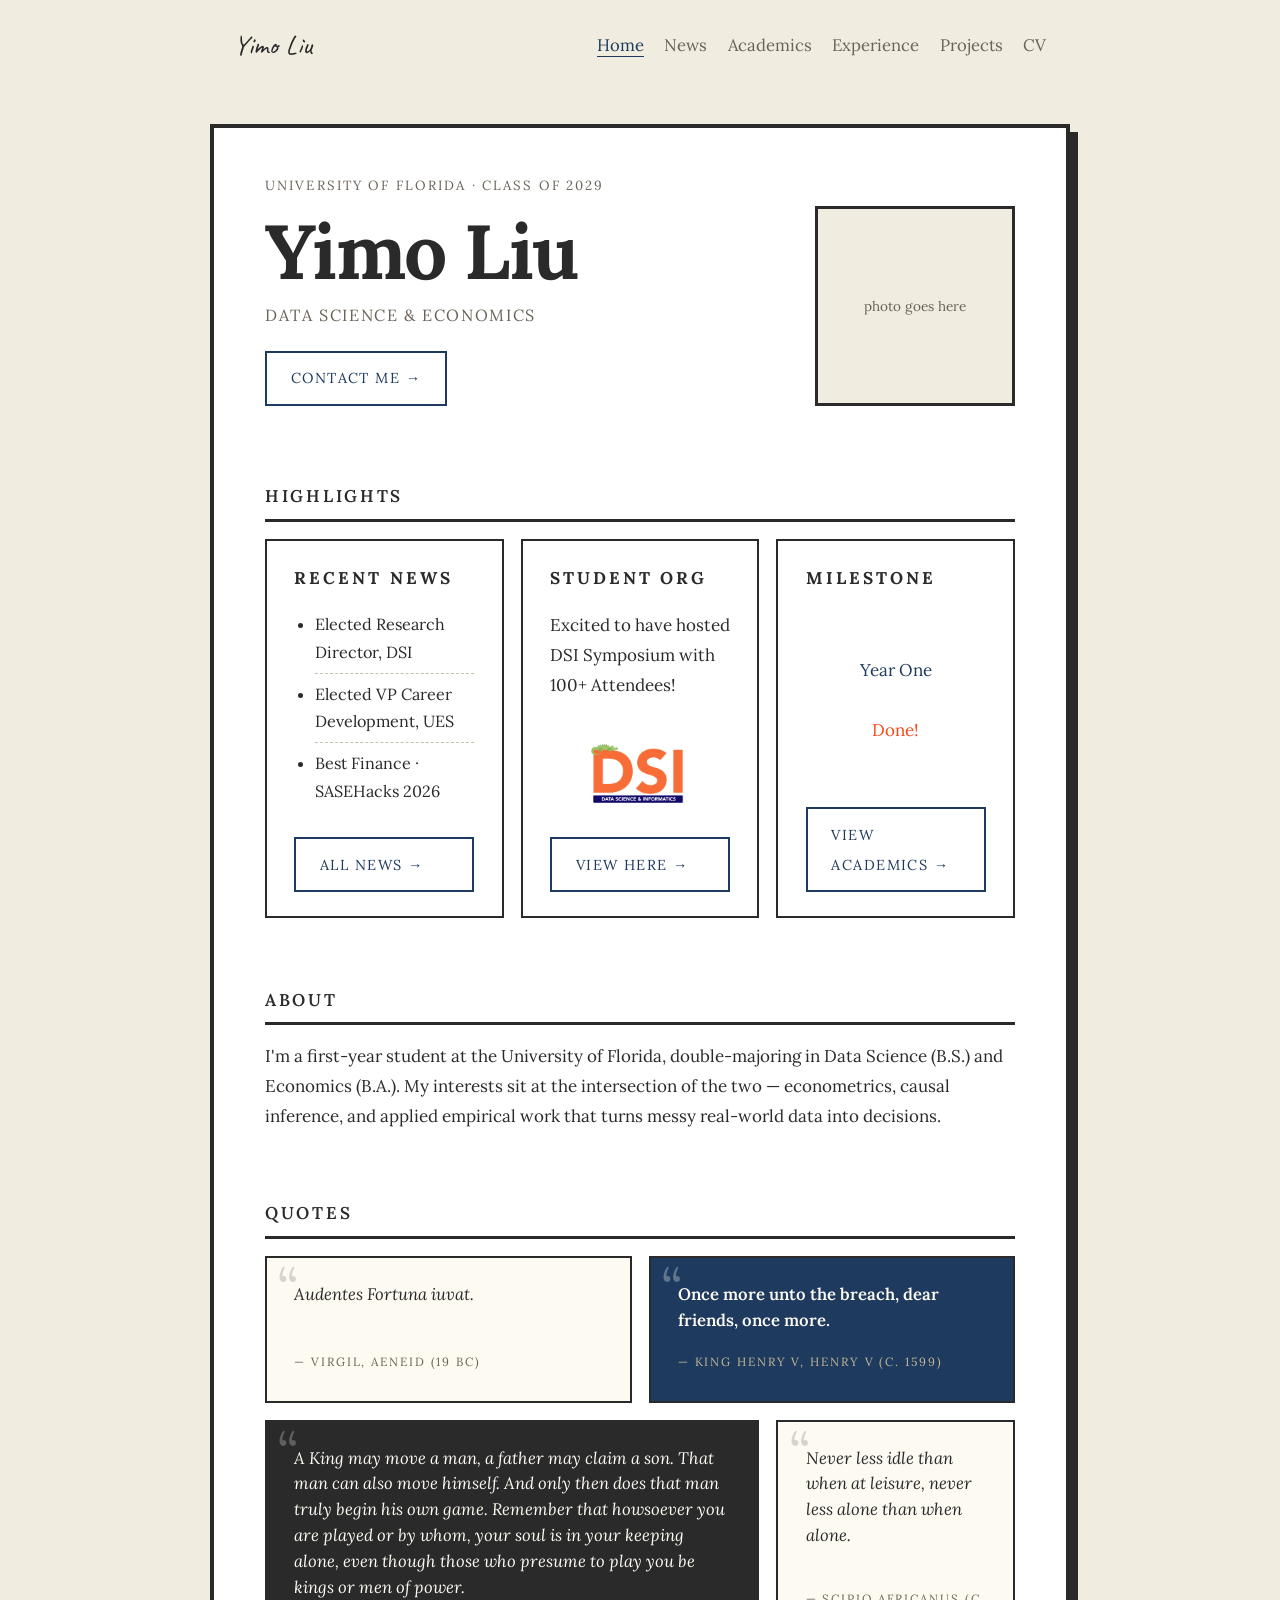
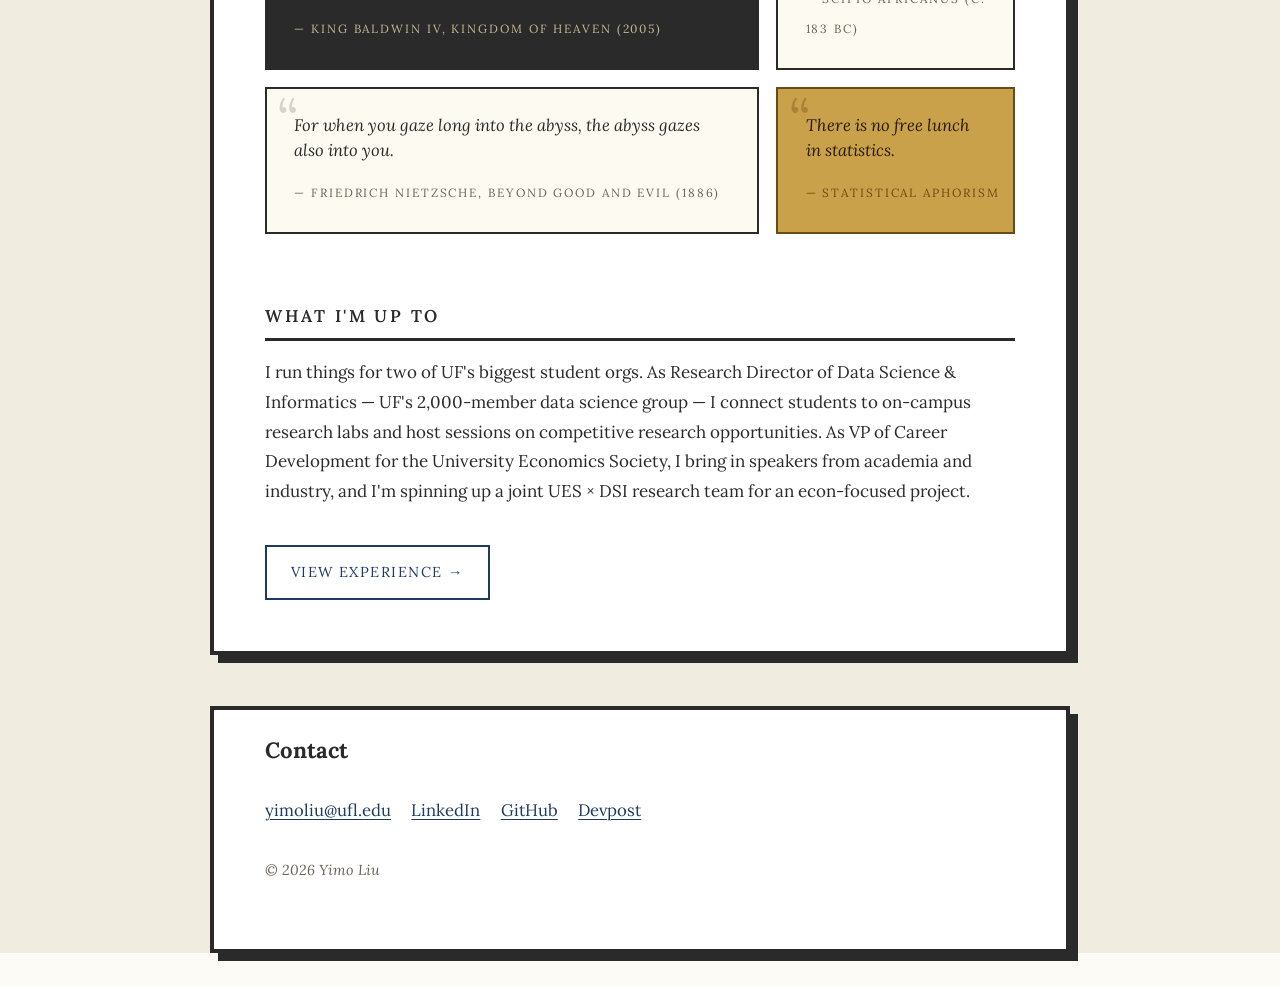
==== index.html @ d4c887fd "Initial site launch: homepage with hero, highlights strip, and mag theme" ====
<!DOCTYPE html>
<html lang="en">
<head>
  <meta charset="UTF-8">
  <meta name="viewport" content="width=device-width, initial-scale=1.0">
  <title>Yimo Liu</title>
  <meta name="description" content="Yimo Liu — Data Science & Economics at the University of Florida.">
  <link rel="stylesheet" href="style.css">
  <style>
    /* Home-only: hero with photo grid */
    .mag-hero.home {
      display: grid;
      grid-template-columns: 1fr auto;
      gap: 2rem;
      align-items: end;
    }

    .mag-hero.home h1 { font-size: 4.5rem; }

    .mag-hero-photo {
      width: 200px;
      height: 200px;
      object-fit: cover;
      border: 3px solid #2a2a2a;
      display: block;
    }

    .mag-hero-photo-placeholder {
      width: 200px;
      height: 200px;
      border: 3px solid #2a2a2a;
      background: #f0ece0;
      display: flex;
      align-items: center;
      justify-content: center;
      font-family: 'Lora', serif;
      font-size: 0.8rem;
      color: #6b6358;
      text-align: center;
    }

    @media (max-width: 640px) {
      .mag-hero.home { grid-template-columns: 1fr; }
      .mag-hero.home h1 { font-size: 3rem; }
      .mag-hero-photo, .mag-hero-photo-placeholder { width: 90px; height: 90px; }
    }

    /* ---------- Asymmetric quote grid ---------- */

    .qc-quote {
      font-family: 'Lora', Georgia, serif;
      font-size: 1.15rem;
      line-height: 1.6;
      font-style: italic;
      color: #2a2a2a;
      margin: 0 0 1rem;
    }

    .qc-cite {
      display: block;
      font-family: 'Lora', Georgia, serif;
      font-style: normal;
      font-size: 0.78rem;
      letter-spacing: 0.16em;
      text-transform: uppercase;
      color: #6b6358;
    }
    .qc-cite::before { content: "— "; }

    .qgrid {
      display: grid;
      grid-template-columns: repeat(6, 1fr);
      grid-auto-rows: minmax(80px, auto);
      gap: 1rem;
    }

    .qgrid-cell {
      position: relative;
      border: 2px solid #2a2a2a;
      background: #fdfaf2;
      padding: 1.4rem 1.6rem;
      overflow: hidden;
      display: flex;
      flex-direction: column;
      justify-content: space-between;
      transition: transform 0.18s ease, box-shadow 0.18s ease;
      transform-origin: center;
    }

    .qgrid-cell:hover {
      transform: scale(1.025);
      box-shadow: 4px 4px 0 #2a2a2a;
      z-index: 2;
    }

    .qgrid-cell::before {
      content: "\201C";
      position: absolute;
      top: 0.2rem;
      left: 0.6rem;
      font-family: 'Lora', Georgia, serif;
      font-size: 3.2rem;
      line-height: 1;
      color: #2a2a2a;
      opacity: 0.18;
      pointer-events: none;
    }

    .qgrid-cell .qc-quote {
      font-size: 0.98rem;
      line-height: 1.55;
      margin: 0 0 0.8rem;
    }
    .qgrid-cell .qc-cite { font-size: 0.7rem; }
    .qgrid-cell.c-bl .qc-cite,
    .qgrid-cell.c-br .qc-cite { white-space: nowrap; }

    /* Featured cells get a darker treatment */
    .qgrid-cell.feature {
      background: #2a2a2a;
      color: #fdfaf2;
    }
    .qgrid-cell.feature .qc-quote { color: #fdfaf2; }
    .qgrid-cell.feature .qc-cite { color: #c4b896; }
    .qgrid-cell.feature::before { color: #fdfaf2; opacity: 0.25; }

    .qgrid-cell.accent {
      background: #1e3a5f;
      color: #fdfaf2;
    }
    .qgrid-cell.accent .qc-quote { color: #fdfaf2; font-style: normal; font-weight: 600; }
    .qgrid-cell.accent .qc-cite { color: #c4b896; }
    .qgrid-cell.accent::before { color: #fdfaf2; opacity: 0.3; }

    .qgrid-cell.gold {
      background: #c9a14a;
      border-color: #6b4a14;
      color: #2a1a05;
    }
    .qgrid-cell.gold .qc-quote { color: #2a1a05; }
    .qgrid-cell.gold .qc-cite  { color: #6b4a14; }
    .qgrid-cell.gold::before   { color: #6b4a14; opacity: 0.35; }

    /* Asymmetric placement — explicit cell coordinates so the grid packs
       with no holes. 6 cols × 4 rows. Cell sizes are matched to current
       quote lengths; rearranging quotes between cells is fine, but
       resizing cells means re-fitting the text. */
    .qgrid-cell.c-tl { grid-column: 1 / span 3; grid-row: 1; }            /* top-left */
    .qgrid-cell.c-tr { grid-column: 4 / span 3; grid-row: 1; }            /* top-right */
    .qgrid-cell.c-ml { grid-column: 1 / span 4; grid-row: 2 / span 2; }   /* mid-left (large feature) */
    .qgrid-cell.c-mr { grid-column: 5 / span 2; grid-row: 2 / span 2; }   /* mid-right (tall sidebar) */
    .qgrid-cell.c-bl { grid-column: 1 / span 4; grid-row: 4; }            /* bottom-left */
    .qgrid-cell.c-br { grid-column: 5 / span 2; grid-row: 4; }            /* bottom-right */

    @media (max-width: 640px) {
      .qgrid { grid-template-columns: 1fr; }
      .qgrid-cell { grid-column: 1 !important; grid-row: auto !important; }
    }

    /* ---------- Social proof strip ---------- */

    .home-cta-section { padding-bottom: 0; }

    .proof-grid {
      display: grid;
      grid-template-columns: repeat(3, 1fr);
      grid-auto-rows: 1fr;
      gap: 1rem;
    }

    .proof-card {
      border: 2px solid #2a2a2a;
      padding: 1.4rem 1.6rem;
      display: flex;
      flex-direction: column;
    }

    .proof-card .mag-cta {
      margin-top: auto;
    }

    .proof-logo-wrap {
      height: 120px;
      padding: 0.75rem 0;
      overflow: hidden;
    }

    .proof-logo-wrap img {
      width: 100%;
      height: 100%;
      object-fit: cover;
      object-position: center;
      display: block;
    }

    .proof-label {
      font-family: 'Lora', serif;
      font-size: 0.7rem;
      font-weight: 700;
      letter-spacing: 0.18em;
      text-transform: uppercase;
      color: #6b6358;
      margin: 0 0 0.75rem;
    }

    .proof-news-list {
      list-style: none;
      padding: 0;
      margin: 0 0 1rem;
    }

    .proof-news-list li {
      border-bottom: 1px dashed #c8bfa8;
      padding: 0.4rem 0;
      font-size: 0.88rem;
      line-height: 1.4;
    }

    .proof-news-list li:first-child { padding-top: 0; }
    .proof-news-list li:last-child { border-bottom: none; }

    .proof-news-list a {
      color: #2a2a2a;
      text-decoration: none;
    }

    .proof-news-list a:hover { color: var(--accent); }

    .proof-placeholder-text {
      font-size: 0.88rem;
      color: #c8bfa8;
      font-style: italic;
      margin: 0;
    }

    .proof-stat {
      font-size: 0.95rem;
      font-family: 'Lora', serif;
      color: #2a2a2a;
      margin: 0;
    }

    .proof-stat-big {
      font-size: clamp(4.5rem, 12vw, 9rem);
      font-family: 'Permanent Marker', cursive;
      font-weight: 400;
      line-height: 1.05;
      letter-spacing: 0;
      flex: 1;
      display: flex;
      flex-direction: column;
      align-items: center;
      justify-content: center;
      text-align: center;
    }

@media (max-width: 640px) {
      .proof-grid { grid-template-columns: 1fr; }
    }
  </style>
</head>
<body class="mag">

  <nav class="topnav">
    <a href="index.html" class="brand">Yimo Liu</a>
    <ul>
      <li><a href="index.html" class="navlink active">Home</a></li>
      <li><a href="news.html" class="navlink">News</a></li>
      <li><a href="academics.html" class="navlink">Academics</a></li>
      <li><a href="experience.html" class="navlink">Experience</a></li>
      <li><a href="projects.html" class="navlink">Projects</a></li>
      <li><a href="cv.html" class="navlink">CV</a></li>
    </ul>
  </nav>

  <div class="mag-wrap">

    <div class="mag-hero home">
      <div class="mag-hero-text">
        <p class="mag-eyebrow">University of Florida · Class of 2029</p>
        <h1>Yimo Liu</h1>
        <p class="mag-hero-meta">Data Science &amp; Economics</p>
        <a href="mailto:yimoliu@ufl.edu" class="mag-cta">Contact me <span class="mag-cta-arrow">→</span></a>
      </div>
      <img src="assets/profile.jpg" alt="Yimo Liu" class="mag-hero-photo"
           onerror="this.outerHTML='&lt;div class=&quot;mag-hero-photo-placeholder&quot;&gt;photo goes here&lt;/div&gt;'">
    </div>

    <!-- Social proof strip -->
    <div class="mag-section home-proof">
      <p class="mag-section-label">Highlights</p>
      <div class="proof-grid">

        <div class="proof-card proof-news">
          <p class="proof-label">Recent News</p>
          <ul class="proof-news-list">
            <li><a href="news.html#dsi">Elected Research Director, DSI</a></li>
            <li><a href="news.html#ues">Elected VP Career Development, UES</a></li>
            <li><a href="news.html#sasehacks">Best Finance · SASEHacks 2026</a></li>
          </ul>
          <a href="news.html" class="mag-cta">All news <span class="mag-cta-arrow">→</span></a>
        </div>

        <div class="proof-card">
          <p class="proof-label">Student Org</p>
          <p class="proof-stat">Excited to have hosted DSI Symposium with 100+ Attendees!</p>
          <div class="proof-logo-wrap">
            <img src="assets/DSI_Logo.png" alt="Data Science & Informatics logo">
          </div>
          <a href="https://www.ufdsi.com/symposium/2026" target="_blank" rel="noopener" class="mag-cta">View Here <span class="mag-cta-arrow">→</span></a>
        </div>

        <div class="proof-card">
          <p class="proof-label">Milestone</p>
          <p class="proof-stat proof-stat-big"><span style="color:#1e3a5f;">Year One</span><br><span style="color:#FA4616;">Done!</span></p>
          <a href="academics.html" class="mag-cta">View Academics <span class="mag-cta-arrow">→</span></a>
        </div>

      </div>
    </div>

    <div class="mag-section">
      <p class="mag-section-label">About</p>
      <p>
        I'm a first-year student at the University of Florida, double-majoring in
        Data Science (B.S.) and Economics (B.A.).
        My interests sit at the intersection of the two — econometrics, causal
        inference, and applied empirical work that turns messy real-world data
        into decisions.
      </p>
    </div>

    <div class="mag-section">
      <p class="mag-section-label">Quotes</p>
      <div class="qgrid">
        <div class="qgrid-cell c-tl">
          <p class="qc-quote">Audentes Fortuna iuvat.</p>
          <span class="qc-cite">Virgil, Aeneid (19 BC)</span>
        </div>
        <div class="qgrid-cell accent c-tr">
          <p class="qc-quote">Once more unto the breach, dear friends, once more.</p>
          <span class="qc-cite">King Henry V, Henry V (c. 1599)</span>
        </div>
        <div class="qgrid-cell feature c-ml">
          <p class="qc-quote">A King may move a man, a father may claim a son. That man can also move himself. And only then does that man truly begin his own game. Remember that howsoever you are played or by whom, your soul is in your keeping alone, even though those who presume to play you be kings or men of power.</p>
          <span class="qc-cite">King Baldwin IV, Kingdom of Heaven (2005)</span>
        </div>
        <div class="qgrid-cell c-mr">
          <p class="qc-quote">Never less idle than when at leisure, never less alone than when alone.</p>
          <span class="qc-cite">Scipio Africanus (c. 183 BC)</span>
        </div>
        <div class="qgrid-cell c-bl">
          <p class="qc-quote">For when you gaze long into the abyss, the abyss gazes also into you.</p>
          <span class="qc-cite">Friedrich Nietzsche, Beyond Good and Evil (1886)</span>
        </div>
        <div class="qgrid-cell gold c-br">
          <p class="qc-quote">There is no free lunch in statistics.</p>
          <span class="qc-cite">Statistical aphorism</span>
        </div>
      </div>
    </div>

    <div class="mag-section">
      <p class="mag-section-label">What I'm up to</p>
      <p>
        I run things for two of UF's biggest student orgs. As
        Research Director of Data Science &amp; Informatics
        — UF's 2,000-member data science group — I connect students to
        on-campus research labs and host sessions on competitive research
        opportunities. As VP of Career Development for the
        University Economics Society, I bring in speakers from academia and
        industry, and I'm spinning up a joint UES × DSI research team for an
        econ-focused project.
      </p>
      <a href="experience.html" class="mag-cta">View experience <span class="mag-cta-arrow">→</span></a>
    </div>

  </div>

  <footer class="contact">
    <h2>Contact</h2>
    <div class="links">
      <a href="mailto:yimoliu@ufl.edu">yimoliu@ufl.edu</a>
      <a href="https://www.linkedin.com/in/yimo-liu" target="_blank" rel="noopener">LinkedIn</a>
      <a href="https://github.com/Yimo-Liu-13196" target="_blank" rel="noopener">GitHub</a>
      <a href="https://devpost.com/yimoliu13196" target="_blank" rel="noopener">Devpost</a>
    </div>
    <p class="copyright">© 2026 Yimo Liu</p>
  </footer>

</body>
</html>
---- style.css ----
/* ---------- Notebook-lite theme ---------- */

@import url('https://fonts.googleapis.com/css2?family=Lora:ital,wght@0,400;0,500;0,600;0,700;1,400&family=Caveat:wght@500;600&family=Permanent+Marker&display=swap');

/*
  Rhythm: every block on this site occupies an integer number of 30px rows.
  Font-size 17px × line-height ≈1.765 gives exact 30px line-boxes, so text
  lines land on the notebook ruling without subpixel drift.
*/

:root {
  --bg: #fdfbf5;
  --bg-line: #e8e0cc;
  --ink: #2a2a2a;
  --ink-muted: #6b6358;
  --accent: #1e3a5f;
  --accent-hover: #3a5a82;
  --margin-line: #c97b7b;
  --paper-shadow: rgba(0, 0, 0, 0.04);

  --rhythm: 30px;
  --rhythm-2: 60px;
  --rhythm-3: 90px;
  --rhythm-4: 120px;
  --baseline-offset: 25px;  /* where the rule sits within a 30px row (text baseline) */
}

* { box-sizing: border-box; }

html, body {
  margin: 0;
  padding: 0;
  background: var(--bg);
  color: var(--ink);
  font-family: 'Lora', Georgia, 'Times New Roman', serif;
  font-size: 17px;
  line-height: var(--rhythm);
  min-height: 100vh;
}

body { position: relative; }

/* Red margin line — runs full document height, aligned to .page's left margin */
body::before {
  content: "";
  position: absolute;
  top: 0;
  bottom: 0;
  left: max(1.2rem, calc(50% - 440px + 1.2rem));
  width: 1px;
  background: var(--margin-line);
  opacity: 0.35;
  pointer-events: none;
}

/* Full-width notebook ruling, aligned to rhythm. Line drawn at baseline offset. */
body {
  background-image: linear-gradient(
    to bottom,
    transparent 0,
    transparent var(--baseline-offset),
    var(--bg-line) var(--baseline-offset),
    var(--bg-line) calc(var(--baseline-offset) + 1px),
    transparent calc(var(--baseline-offset) + 1px)
  );
  background-size: 100% var(--rhythm);
  background-repeat: repeat-y;
  background-position: 0 0;
}

a {
  color: var(--accent);
  text-decoration: underline;
  text-decoration-thickness: 1px;
  text-underline-offset: 3px;
  transition: color 0.15s ease;
}
a:hover { color: var(--accent-hover); }

/* Headings: every block is a clean rhythm-unit rectangle. */
h1, h2, h3, h4 {
  font-family: 'Lora', Georgia, serif;
  font-weight: 600;
  color: var(--ink);
}

h1 {
  font-size: 2.4rem;
  line-height: var(--rhythm-2);   /* 2 rows */
  margin: var(--rhythm) 0;        /* 1 row above + 1 below, total 4 rows */
}

h2 {
  font-size: 1.6rem;
  line-height: var(--rhythm);     /* 1 row */
  margin: var(--rhythm) 0;        /* total 3 rows */
  padding-bottom: 0;
}

h3 {
  font-size: 1.2rem;
  line-height: var(--rhythm);
  margin: var(--rhythm) 0 0;      /* total 2 rows */
  color: var(--accent);
}

h4 {
  font-size: 1rem;
  line-height: var(--rhythm);
  margin: var(--rhythm) 0 0;
}

/* Prose blocks: every line-box is exactly one rhythm row, every block ends on a row. */
p { margin: 0 0 var(--rhythm); line-height: var(--rhythm); }
ul, ol { margin: 0 0 var(--rhythm); padding-left: 1.5rem; }
ul li, ol li { line-height: var(--rhythm); }

.handwritten {
  font-family: 'Caveat', cursive;
  font-weight: 500;
}

/* Pen squiggle underline — hand-drawn wavy underline beneath inline words.
   SVG tiles horizontally so it adapts to any phrase length. */
.pen-underline {
  background-image: url("data:image/svg+xml;utf8,<svg xmlns='http://www.w3.org/2000/svg' viewBox='0 0 40 6' preserveAspectRatio='none'><path d='M0,3 Q10,0 20,3 T40,3' stroke='%232a2a2a' stroke-width='1.5' fill='none' stroke-linecap='round'/></svg>");
  background-position: 0 100%;
  background-repeat: repeat-x;
  background-size: 40px 6px;
  padding-bottom: 5px;
}

/* E variant: pen squiggle in kobicha brown, text stays ink */
.pen-underline-warm {
  background-image: url("data:image/svg+xml;utf8,<svg xmlns='http://www.w3.org/2000/svg' viewBox='0 0 40 6' preserveAspectRatio='none'><path d='M0,3 Q10,0 20,3 T40,3' stroke='%23734128' stroke-width='1.5' fill='none' stroke-linecap='round'/></svg>");
  background-position: 0 100%;
  background-repeat: repeat-x;
  background-size: 40px 6px;
  padding-bottom: 5px;
}

/* Sharpie — thick marker lettering */
.sharpie {
  font-family: 'Permanent Marker', 'Caveat', cursive;
  font-weight: 400;
  letter-spacing: 0.01em;
}

/* Highlighter swipe — irregular marker stroke behind inline text.
   Yellow (.highlight) is used for titles only; peach (.highlight-peach)
   is for body emphasis so the two layers don't compete. */
.highlight,
.highlight-pink,
.highlight-blue,
.highlight-green {
  position: relative;
  display: inline-block;
  padding: 0 0.2em;
  isolation: isolate;
}
.highlight::before,
.highlight-pink::before,
.highlight-blue::before,
.highlight-green::before {
  content: "";
  position: absolute;
  inset: 42% -0.08em 6% -0.03em;
  border-radius: 3px 16px 2px 14px / 40% 10% 25% 12%;
  transform: rotate(-0.6deg);
  z-index: -1;
  pointer-events: none;
}
.highlight::before {
  background: linear-gradient(
    to right,
    rgba(255, 240, 140, 0.25) 0%,
    rgba(255, 240, 140, 0.9)  7%,
    rgba(255, 240, 140, 0.82) 50%,
    rgba(255, 240, 140, 0.92) 88%,
    rgba(255, 240, 140, 0.2)  100%
  );
}

/* Pink — experience theme (matches pink post-it) */
.highlight-pink::before {
  background: linear-gradient(
    to right,
    rgba(247, 181, 181, 0.3)  0%,
    rgba(247, 181, 181, 0.9)  7%,
    rgba(247, 181, 181, 0.85) 50%,
    rgba(247, 181, 181, 0.9)  88%,
    rgba(247, 181, 181, 0.25) 100%
  );
}

/* Blue — projects theme (matches future blue post-it) */
.highlight-blue::before {
  background: linear-gradient(
    to right,
    rgba(207, 225, 245, 0.3)  0%,
    rgba(207, 225, 245, 0.95) 7%,
    rgba(207, 225, 245, 0.9)  50%,
    rgba(207, 225, 245, 0.95) 88%,
    rgba(207, 225, 245, 0.3)  100%
  );
}

/* Green — general focus (doesn't belong to a specific page) */
.highlight-green::before {
  background: linear-gradient(
    to right,
    rgba(200, 223, 200, 0.3)  0%,
    rgba(200, 223, 200, 0.9)  7%,
    rgba(200, 223, 200, 0.85) 50%,
    rgba(200, 223, 200, 0.9)  88%,
    rgba(200, 223, 200, 0.25) 100%
  );
}

.page-subtitle {
  font-family: 'Caveat', cursive;
  font-weight: 500;
  font-size: 1.25rem;
  color: var(--ink-muted);
  line-height: var(--rhythm);
  margin: 0 0 var(--rhythm);
}

/* ---------- Layout ---------- */

.page {
  max-width: 880px;
  margin: 0 auto;
  padding: var(--rhythm) 2rem var(--rhythm-2) 2rem;   /* rhythm-aligned top & bottom */
  position: relative;
}

@media (max-width: 640px) {
  .page { padding: var(--rhythm) 1.2rem var(--rhythm-2) 1.2rem; }
  body::before { left: 0.5rem; }
  h1 { font-size: 1.9rem; }
}

/* ---------- Nav (exactly 3 rhythm rows tall) ---------- */

nav.topnav {
  max-width: 880px;
  margin: 0 auto;
  padding: var(--rhythm) 2rem;    /* 1 row top + 1 row bottom */
  display: flex;
  justify-content: space-between;
  align-items: center;
  flex-wrap: wrap;
  gap: 1rem;
  line-height: var(--rhythm);     /* content row = 1 rhythm row */
}

nav.topnav .brand {
  font-family: 'Caveat', cursive;
  font-size: 1.6rem;
  line-height: var(--rhythm);
  color: var(--ink);
  text-decoration: none;
}
nav.topnav .brand:hover { color: var(--accent); }

nav.topnav ul {
  list-style: none;
  margin: 0; padding: 0;
  display: flex;
  gap: 1.2rem;
  flex-wrap: wrap;
  line-height: var(--rhythm);
}

nav.topnav a.navlink {
  color: var(--ink-muted);
  text-decoration: none;
  font-size: 0.98rem;
  line-height: var(--rhythm);
  padding-bottom: 0;
  border-bottom: 1px solid transparent;
}
nav.topnav a.navlink:hover { color: var(--accent); border-bottom-color: var(--accent); }
nav.topnav a.navlink.active { color: var(--accent); border-bottom-color: var(--accent); }

/* ---------- Landing / hero ---------- */

/* Hero block: photo is 4 rhythm rows = 120px; hero takes 4 rows + 1 margin = 5 rows. */
.hero {
  display: flex;
  gap: var(--rhythm);
  align-items: center;
  margin: 0 0 var(--rhythm);
}

.hero-text { flex: 1; }

/* Post-it: yellow sticky note look. Padding rhythm-aligned so block height stays on grid. */
.postit {
  background: #c9ddf2;
  color: var(--ink);
  padding: var(--rhythm) 1.5rem;
  border-radius: 2px;
  box-shadow:
    2px 3px 10px rgba(40, 28, 10, 0.14),
    1px 1px 3px rgba(40, 28, 10, 0.08);
  transform: rotate(-1.2deg);
  transform-origin: 30% 50%;
}

.postit h1, .postit .tagline { color: var(--ink); }

/* Float variant — sticky note placed on the right, text flows around it on the left */
.postit-float {
  float: right;
  width: 38%;
  margin: var(--rhythm) 0 var(--rhythm) var(--rhythm);
  transform: rotate(1.6deg);
  transform-origin: 70% 50%;
  background: #f7b5b5;       /* red/pink post-it */
  transition: transform 0.25s ease, box-shadow 0.25s ease, background 0.25s ease;
}

/* Arrow span — animatable */
.postit-note .note-big .arrow {
  display: inline-block;
  transition: transform 0.2s ease;
}

/* Underline-target — sharpie underline for E variant */
.postit-note .note-big .underline-target {
  display: inline-block;
  background-image: linear-gradient(to right, var(--ink), var(--ink));
  background-size: 0% 3px;
  background-position: 0 100%;
  background-repeat: no-repeat;
  padding-bottom: 2px;
  transition: background-size 0.45s ease;
}

/*
  Standard post-it hover ("H"): lift + straighten + brighter bg + sharpie
  underline draws + arrow slides right. This is the default behavior for
  any post-it CTA (.postit-hover-h) across the site.
*/
.postit-hover-h:hover {
  transform: rotate(0deg) translateY(-4px);
  box-shadow:
    4px 8px 20px rgba(40, 28, 10, 0.20),
    2px 3px 6px rgba(40, 28, 10, 0.10);
  background: #ffc8c8;
}
.postit-hover-h:hover .note-big .underline-target {
  background-size: 100% 3px;
}
.postit-hover-h:hover .note-big .arrow {
  transform: translateX(6px);
}

/* Handwritten note content */
.postit-note p,
.postit-note ul {
  font-family: 'Caveat', cursive;
  font-size: 1.35rem;
  line-height: var(--rhythm);
  color: var(--ink);
  margin: 0;
}
.postit-note ul {
  list-style: none;
  padding: 0;
}
.postit-note li {
  line-height: var(--rhythm);
}
.postit-note a {
  color: var(--ink);
  text-decoration: none;
  border-bottom: 1px solid rgba(42, 42, 42, 0.4);
}
.postit-note a:hover {
  color: var(--accent);
  border-bottom-color: var(--accent);
}
.postit-note .note-big {
  display: block;
  font-family: 'Caveat', cursive;
  font-size: 2rem;
  line-height: var(--rhythm-2);
  color: var(--ink);
  text-align: center;
  text-decoration: none;
  border-bottom: none;
}
.postit-note .note-big:hover {
  color: var(--accent);
}

/* Clear any float after the section that contains a floating post-it */
.has-float::after {
  content: "";
  display: block;
  clear: both;
}

@media (max-width: 640px) {
  .postit-float {
    float: none;
    width: auto;
    margin: 0 0 var(--rhythm) 0;
  }
}

.hero h1 {
  margin: 0;
  line-height: var(--rhythm-2);   /* 2 rows */
}

.hero .tagline {
  font-family: 'Caveat', cursive;
  font-size: 1.5rem;
  color: var(--ink-muted);
  line-height: var(--rhythm);
  margin: 0;
}

.hero-photo,
.hero-photo-placeholder {
  width: var(--rhythm-4);         /* 120px, 4 rhythm rows */
  height: var(--rhythm-4);
  border-radius: 4px;
  flex-shrink: 0;
}

.hero-photo {
  object-fit: cover;
  box-shadow: 2px 3px 8px var(--paper-shadow);
  border: 1px solid var(--bg-line);
  background: #fff;
}

.hero-photo-placeholder {
  background: repeating-linear-gradient(45deg, #eee6d0, #eee6d0 8px, #f3ecd8 8px, #f3ecd8 16px);
  border: 1px dashed var(--ink-muted);
  display: flex;
  align-items: center;
  justify-content: center;
  color: var(--ink-muted);
  font-family: 'Caveat', cursive;
  font-size: 1.1rem;
  line-height: var(--rhythm);
  text-align: center;
}

@media (max-width: 640px) {
  .hero { flex-direction: column; align-items: flex-start; gap: var(--rhythm); }
  .hero-photo, .hero-photo-placeholder { width: var(--rhythm-3); height: var(--rhythm-3); }
}

/* ---------- Content entries ---------- */

.entry {
  margin-bottom: var(--rhythm);
  padding-bottom: var(--rhythm);
  border-bottom: 1px dashed var(--bg-line);
}
.entry:last-child { border-bottom: none; }

.entry .date {
  font-family: 'Caveat', cursive;
  font-size: 1.15rem;
  color: var(--accent);
  line-height: var(--rhythm);
  margin: 0;
  display: block;
}

.entry h3 { margin-top: 0; }

.entry .meta {
  font-style: italic;
  color: var(--ink-muted);
  font-size: 0.95rem;
  line-height: var(--rhythm);
  margin: 0 0 var(--rhythm);
}

.entry .tag {
  display: inline-block;
  background: var(--bg-line);
  color: var(--ink);
  padding: 1px 8px;
  border-radius: 3px;
  font-size: 0.82rem;
  margin-right: 4px;
  font-family: 'Lora', serif;
}

.entry .award {
  display: inline-block;
  background: #f3e3a8;
  color: #6b5b1a;
  padding: 2px 10px;
  border-radius: 3px;
  font-size: 0.85rem;
  font-weight: 600;
  margin-left: 6px;
}


/* ---------- Buttons ---------- */

.btn {
  display: inline-block;
  padding: 0 1.1rem;
  height: var(--rhythm);
  line-height: var(--rhythm);
  background: var(--accent);
  color: #faf6ec;
  text-decoration: none;
  border-radius: 3px;
  font-size: 0.95rem;
  margin-right: 0.5rem;
  border: none;
  transition: background 0.15s ease;
  vertical-align: baseline;
}
.btn:hover { background: var(--accent-hover); color: #faf6ec; }

.btn.secondary {
  background: transparent;
  color: var(--accent);
  border: 1px solid var(--accent);
  line-height: calc(var(--rhythm) - 2px);
}
.btn.secondary:hover { background: var(--accent); color: #faf6ec; }

/* ---------- Footer / Contact ---------- */

footer.contact {
  max-width: 880px;
  margin: var(--rhythm) auto 0;
  padding: var(--rhythm) 2rem var(--rhythm-2) 2rem;
  background: transparent;
}

footer.contact h2 {
  margin-top: 0;
  font-size: 1.3rem;
  line-height: var(--rhythm);
}

footer.contact .links {
  display: flex;
  flex-wrap: wrap;
  gap: 1.2rem;
  font-size: 0.98rem;
  line-height: var(--rhythm);
}

footer.contact .copyright {
  margin-top: var(--rhythm);
  color: var(--ink-muted);
  font-size: 0.85rem;
  font-style: italic;
  line-height: var(--rhythm);
}

/* ---------- Misc ---------- */

ul.plain { list-style: none; padding-left: 0; }
ul.plain li { line-height: var(--rhythm); }

/* ---------- Academic timeline ---------- */

.timeline-jump {
  font-size: 0.92rem;
  color: var(--ink-muted);
  margin: 0 0 var(--rhythm-2);
  line-height: var(--rhythm);
}

.timeline-jump a {
  color: var(--accent);
}

.timeline {
  margin: 0 0 var(--rhythm-2);
}

.timeline-stop {
  margin-bottom: var(--rhythm-2);
}

.timeline-stop:last-child {
  margin-bottom: 0;
}

.timeline-stop .tl-label {
  display: inline-flex;
  align-items: center;
  gap: 1.5rem;
  border: 1.5px solid var(--ink);
  border-radius: 12px;
  padding: calc(var(--rhythm) / 2) 2rem;
  margin: 0 0 var(--rhythm);
}

.tl-label-doodle {
  flex-shrink: 0;
  opacity: 0.65;
  mix-blend-mode: multiply;
}

.timeline-stop .tl-label h3 {
  margin: 0;
}

.timeline-stop .tl-date {
  font-family: 'Caveat', cursive;
  font-size: 1.1rem;
  color: var(--accent);
  line-height: var(--rhythm);
  display: block;
  margin: 0;
}

.timeline-stop h3 {
  margin-top: 0;
}

.timeline-stop .meta {
  font-style: italic;
  color: var(--ink-muted);
  font-size: 0.95rem;
  line-height: var(--rhythm);
  margin: 0 0 var(--rhythm);
}

.timeline-stop p {
  margin: 0 0 var(--rhythm);
}

.timeline-stop ul {
  margin: 0 0 var(--rhythm);
}

.stack-list {
  font-size: 0.92rem;
  color: var(--ink-muted);
  line-height: var(--rhythm);
  margin: 0;
}

.skill-group { line-height: var(--rhythm); margin-bottom: var(--rhythm); }
.skill-group strong { color: var(--ink); }

/* ---------- Magazine theme ---------- */

body.mag {
  background: #f0ece0;
  background-image: none;
}
body.mag::before { display: none; }

.mag-wrap {
  background: #ffffff;
  background-image: none;
  max-width: 860px;
  margin: 2rem auto 3rem;
  padding: 2.5rem 3rem 3rem;
  border: 4px solid #2a2a2a;
  box-shadow: 8px 8px 0 #2a2a2a;
}

@media (max-width: 640px) {
  .mag-wrap {
    margin: 1rem;
    padding: 1.5rem 1.2rem;
    box-shadow: 4px 4px 0 #2a2a2a;
  }
}

.mag-hero {
  padding-bottom: 1.5rem;
  margin-bottom: 1rem;
}

.mag-hero h1 {
  font-family: 'Lora', Georgia, serif;
  font-size: 3.8rem;
  font-weight: 700;
  line-height: 1.1;
  letter-spacing: -0.02em;
  color: #2a2a2a;
  margin: 0 0 0.4rem;
}

.mag-eyebrow {
  font-family: 'Lora', Georgia, serif;
  font-size: 0.78rem;
  letter-spacing: 0.16em;
  text-transform: uppercase;
  color: #6b6358;
  margin: 0 0 0.5rem;
}

.mag-hero-meta,
.mag-hero .mag-sub {
  font-family: 'Lora', Georgia, serif;
  font-size: 0.95rem;
  letter-spacing: 0.1em;
  text-transform: uppercase;
  color: #6b6358;
  margin: 0;
}

.mag-section {
  padding: 2rem 0;
}

.mag-section:last-child {
  padding-bottom: 0;
}

.mag-section-label {
  font-family: 'Lora', Georgia, serif;
  font-size: 0.78rem;
  font-weight: 600;
  letter-spacing: 0.16em;
  text-transform: uppercase;
  color: #6b6358;
  margin: 0 0 1rem;
  padding-bottom: 0.4rem;
  border-bottom: 3px solid #2a2a2a;
}

.mag-section p {
  font-family: 'Lora', Georgia, serif;
  font-size: 1rem;
  line-height: 1.75;
  color: #2a2a2a;
  margin: 0 0 1rem;
}

.mag-section p:last-child { margin-bottom: 0; }

.mag-section h2,
.mag-subhead {
  font-family: 'Lora', Georgia, serif;
  font-size: 1.5rem;
  font-weight: 700;
  line-height: 1.2;
  color: #2a2a2a;
  margin: 1.5rem 0 0.75rem;
  letter-spacing: -0.01em;
}

.mag-section h2:first-child,
.mag-subhead:first-child { margin-top: 0; }

/* Entries inside magazine sections */
.mag-section .entry {
  padding: 1.25rem 0;
  margin: 0;
  border-bottom: 1px solid #e8e0cc;
}

.mag-section .entry:last-child { border-bottom: none; }

.mag-section .entry .date {
  font-family: 'Lora', Georgia, serif;
  font-size: 0.78rem;
  letter-spacing: 0.12em;
  text-transform: uppercase;
  color: #6b6358;
  display: block;
  margin: 0 0 0.4rem;
}

.mag-section .entry h3 {
  font-family: 'Lora', Georgia, serif;
  font-size: 1.15rem;
  font-weight: 700;
  color: #2a2a2a;
  margin: 0 0 0.4rem;
  line-height: 1.3;
}

.mag-section .entry .meta {
  font-family: 'Lora', Georgia, serif;
  font-style: italic;
  font-size: 0.9rem;
  color: #6b6358;
  margin: 0 0 0.6rem;
  line-height: 1.5;
}

.mag-section .entry p {
  margin: 0 0 0.6rem;
  font-size: 0.95rem;
}

.mag-section .entry ul {
  margin: 0 0 0.6rem;
  padding-left: 1.25rem;
}

.mag-section .entry ul li {
  font-family: 'Lora', Georgia, serif;
  font-size: 0.95rem;
  line-height: 1.65;
  color: #2a2a2a;
}

.mag-section .entry .stack-list {
  font-size: 0.85rem;
  color: #6b6358;
  margin-top: 0.4rem;
}

.mag-section .entry .award {
  display: inline-block;
  background: #1e3a5f;
  color: #fff;
  padding: 2px 8px;
  font-size: 0.72rem;
  font-weight: 600;
  letter-spacing: 0.08em;
  text-transform: uppercase;
  margin-left: 6px;
  vertical-align: middle;
  border-radius: 0;
}

/* Skill groups (cv) */
.mag-section .skill-group {
  font-family: 'Lora', Georgia, serif;
  font-size: 0.95rem;
  line-height: 1.7;
  margin-bottom: 0.5rem;
  color: #2a2a2a;
}

.mag-section .skill-group strong {
  color: #1e3a5f;
}

/* Plain magazine list */
.mag-section ul.plain,
.mag-section ul:not(.checklist) {
  list-style: disc;
  padding-left: 1.25rem;
  margin: 0 0 1rem;
}

.mag-section ul li {
  font-family: 'Lora', Georgia, serif;
  font-size: 0.95rem;
  line-height: 1.7;
  color: #2a2a2a;
}

/* CTA button */
.mag-cta {
  display: inline-block;
  margin-top: 1.25rem;
  padding: 0.6rem 1.4rem;
  border: 2px solid #1e3a5f;
  font-family: 'Lora', Georgia, serif;
  font-size: 0.85rem;
  letter-spacing: 0.1em;
  text-transform: uppercase;
  color: #1e3a5f;
  text-decoration: none;
  transition: background 0.15s ease, color 0.15s ease;
}

.mag-cta:hover {
  background: #1e3a5f;
  color: #ffffff;
}

.mag-cta .mag-cta-arrow {
  display: inline-block;
  transition: transform 0.15s ease;
}

.mag-cta:hover .mag-cta-arrow {
  transform: translateX(4px);
}

/* Magazine footer (matches frame) */
body.mag footer.contact {
  max-width: 860px;
  margin: 0 auto 2rem;
  padding: 1.5rem 3rem 2rem;
  background: #ffffff;
  border: 4px solid #2a2a2a;
  box-shadow: 8px 8px 0 #2a2a2a;
}

@media (max-width: 640px) {
  body.mag footer.contact {
    margin: 0 1rem 1rem;
    padding: 1.25rem 1.2rem;
    box-shadow: 4px 4px 0 #2a2a2a;
  }
}

body.mag footer.contact h2 {
  font-family: 'Lora', Georgia, serif;
  font-weight: 700;
}

/* ---------- Academics checklist ---------- */

.checklist {
  list-style: none;
  padding: 0;
  margin: 0 0 var(--rhythm-2);
}

.checklist-term {
  font-family: 'Caveat', cursive;
  font-size: 1.2rem;
  color: var(--ink);
  line-height: var(--rhythm);
  margin: var(--rhythm) 0 0;
  font-weight: 600;
}

.checklist-group-label {
  font-family: 'Permanent Marker', cursive;
  font-size: 1.3rem;
  color: var(--ink);
  line-height: var(--rhythm);
  margin: var(--rhythm) 0 calc(var(--rhythm) / 2);
  padding-left: 0;
}

.checklist-item {
  display: flex;
  align-items: flex-start;
  gap: 0.8rem;
  line-height: var(--rhythm);
  margin-bottom: calc(var(--rhythm) / 2);
  padding-left: 0.5rem;
}

.check-box {
  flex-shrink: 0;
  width: 20px;
  height: 20px;
  margin-top: 5px;
}

.check-label {
  font-family: 'Lora', Georgia, serif;
  font-size: 17px;
  line-height: var(--rhythm);
  color: var(--ink);
}

.check-school {
  font-weight: 600;
}

.check-note {
  color: var(--ink-muted);
  font-size: 0.95rem;
}
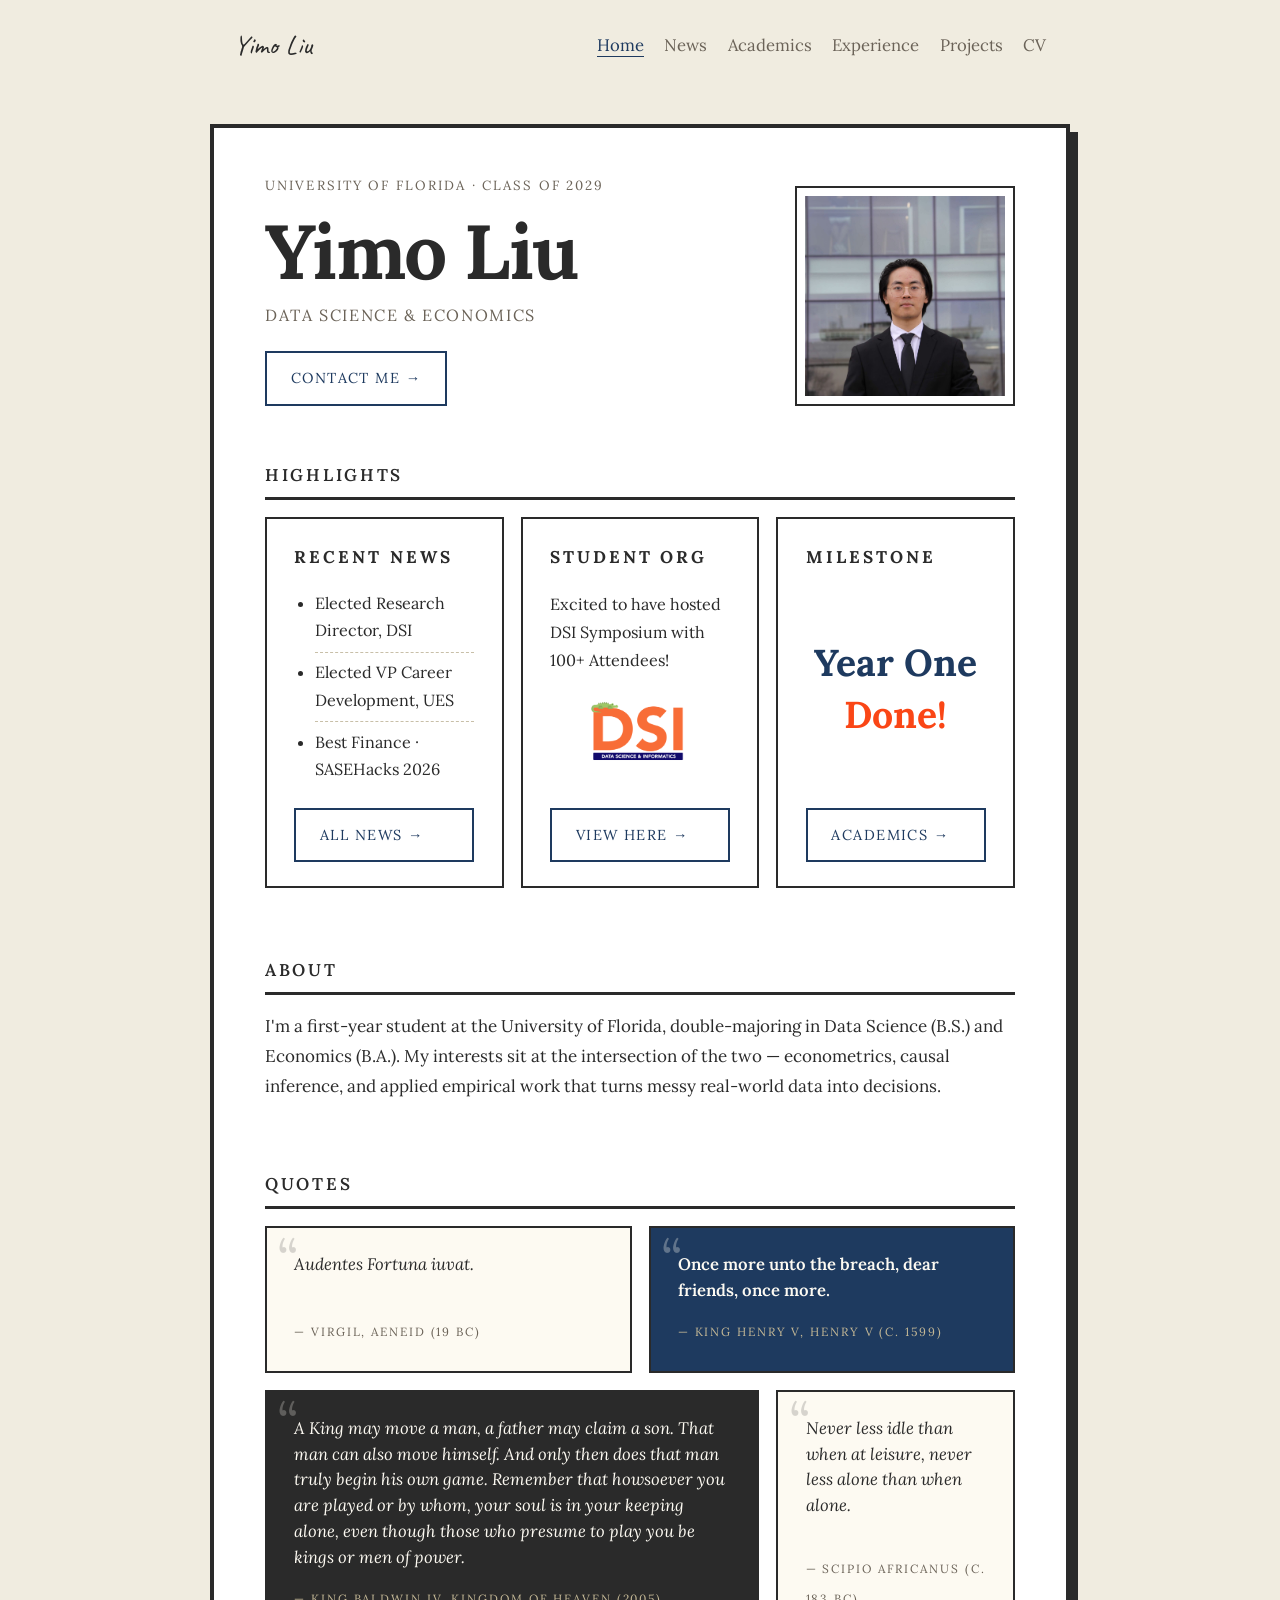
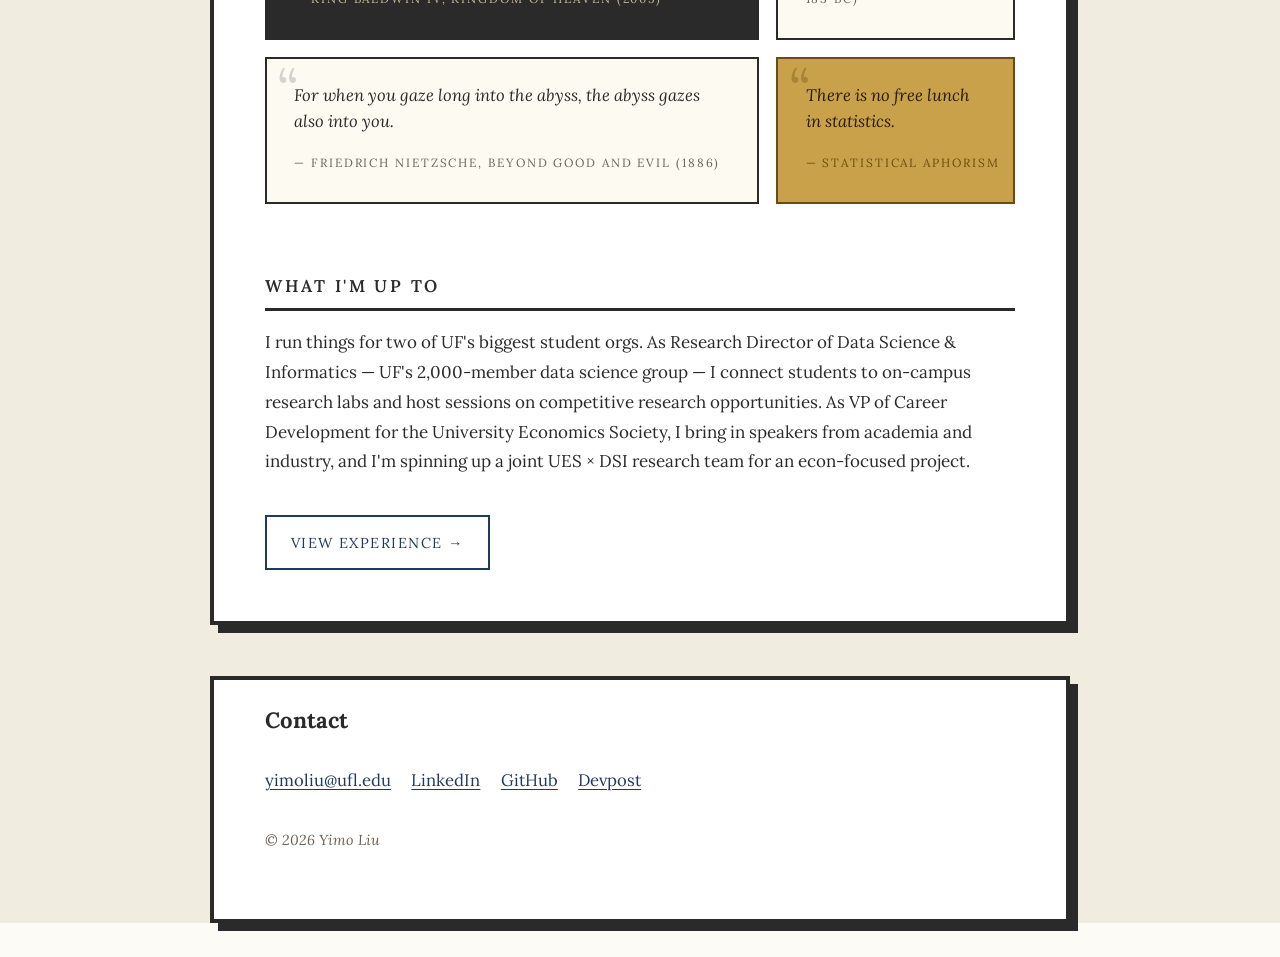
==== commit 13a9a160: "Homepage highlights strip, photo framing, DSI symposium news entry" ====
--- a/index.html
+++ b/index.html
@@ -17,11 +17,17 @@
 
     .mag-hero.home h1 { font-size: 4.5rem; }
 
+    .mag-hero-photo-wrap {
+      border: 2px solid #2a2a2a;
+      padding: 8px;
+      background: #ffffff;
+      display: inline-block;
+    }
+
     .mag-hero-photo {
       width: 200px;
       height: 200px;
       object-fit: cover;
-      border: 3px solid #2a2a2a;
       display: block;
     }
 
@@ -233,17 +239,17 @@
       margin: 0;
     }
 
-    .proof-stat {
+    .mag-section p.proof-stat {
       font-size: 0.95rem;
       font-family: 'Lora', serif;
       color: #2a2a2a;
       margin: 0;
     }
 
-    .proof-stat-big {
-      font-size: clamp(4.5rem, 12vw, 9rem);
-      font-family: 'Permanent Marker', cursive;
-      font-weight: 400;
+    .mag-section p.proof-stat-big {
+      font-size: clamp(1.5rem, 4vw, 2.2rem);
+      font-family: 'Lora', Georgia, serif;
+      font-weight: 700;
       line-height: 1.05;
       letter-spacing: 0;
       flex: 1;
@@ -251,6 +257,7 @@
       flex-direction: column;
       align-items: center;
       justify-content: center;
+      margin-top: -20px;
       text-align: center;
     }
 
@@ -282,8 +289,10 @@
         <p class="mag-hero-meta">Data Science &amp; Economics</p>
         <a href="mailto:yimoliu@ufl.edu" class="mag-cta">Contact me <span class="mag-cta-arrow">→</span></a>
       </div>
-      <img src="assets/profile.jpg" alt="Yimo Liu" class="mag-hero-photo"
-           onerror="this.outerHTML='&lt;div class=&quot;mag-hero-photo-placeholder&quot;&gt;photo goes here&lt;/div&gt;'">
+      <div class="mag-hero-photo-wrap">
+        <img src="assets/Headshot_Professional_Square.jpg" alt="Yimo Liu" class="mag-hero-photo"
+             onerror="this.outerHTML='&lt;div class=&quot;mag-hero-photo-placeholder&quot;&gt;photo goes here&lt;/div&gt;'">
+      </div>
     </div>
 
     <!-- Social proof strip -->
@@ -312,8 +321,8 @@
 
         <div class="proof-card">
           <p class="proof-label">Milestone</p>
-          <p class="proof-stat proof-stat-big"><span style="color:#1e3a5f;">Year One</span><br><span style="color:#FA4616;">Done!</span></p>
-          <a href="academics.html" class="mag-cta">View Academics <span class="mag-cta-arrow">→</span></a>
+          <p class="proof-stat proof-stat-big"><span style="color:#1e3a5f;display:block;margin-bottom:0.35em;">Year One</span><span style="color:#FA4616;display:block;">Done!</span></p>
+          <a href="academics.html" class="mag-cta">Academics <span class="mag-cta-arrow">→</span></a>
         </div>
 
       </div>
--- a/style.css
+++ b/style.css
@@ -683,8 +683,8 @@
 }
 
 .mag-hero {
-  padding-bottom: 1.5rem;
-  margin-bottom: 1rem;
+  padding-bottom: 0.75rem;
+  margin-bottom: 0.5rem;
 }
 
 .mag-hero h1 {
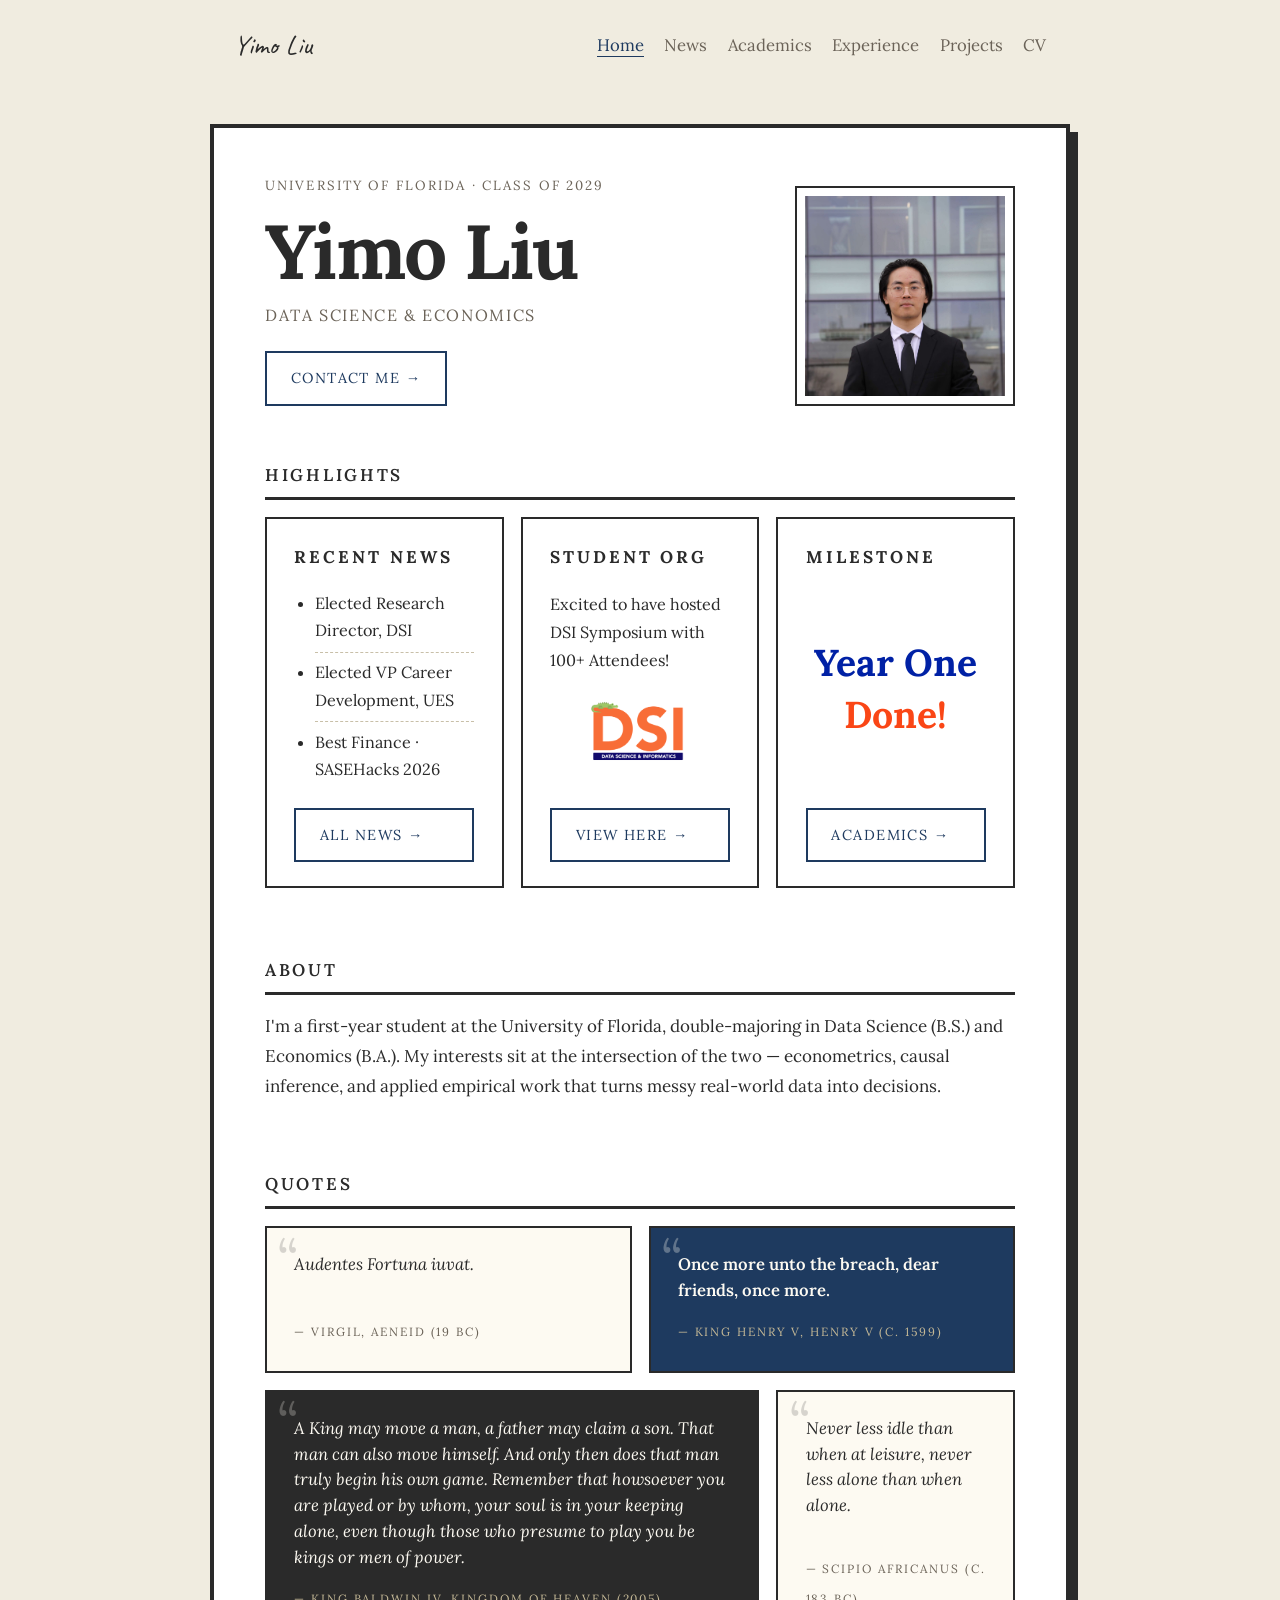
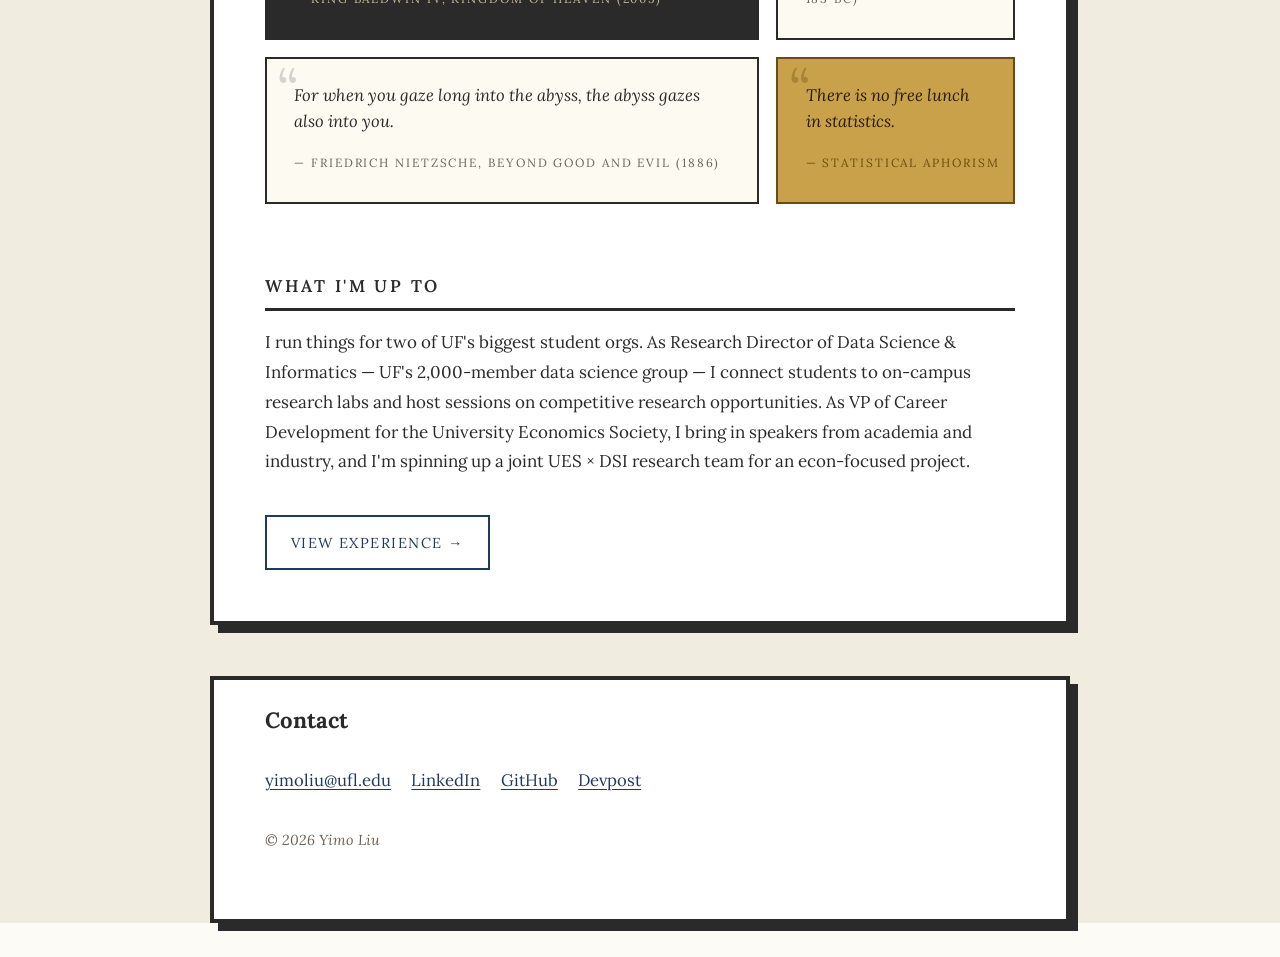
==== commit c070fd42: "Add color-coded award tags; correct UF Blue to #0021a5 - style.css: add award-gold, award-dsi, award" ====
--- a/index.html
+++ b/index.html
@@ -321,7 +321,7 @@
 
         <div class="proof-card">
           <p class="proof-label">Milestone</p>
-          <p class="proof-stat proof-stat-big"><span style="color:#1e3a5f;display:block;margin-bottom:0.35em;">Year One</span><span style="color:#FA4616;display:block;">Done!</span></p>
+          <p class="proof-stat proof-stat-big"><span style="color:#0021a5;display:block;margin-bottom:0.35em;">Year One</span><span style="color:#FA4616;display:block;">Done!</span></p>
           <a href="academics.html" class="mag-cta">Academics <span class="mag-cta-arrow">→</span></a>
         </div>
 
--- a/style.css
+++ b/style.css
@@ -834,6 +834,31 @@
   border-radius: 0;
 }
 
+/* Award tag color variants */
+.mag-section .entry .award-gold {
+  background: #c9a14a;
+  color: #2a1a05;
+  border: 1.5px solid #6b4a14;
+}
+
+.mag-section .entry .award-dsi {
+  background: #0021a5;
+  color: #FA4616;
+  border: 1.5px solid #0021a5;
+}
+
+.mag-section .entry .award-ues {
+  background: #1a3263;
+  color: #fff;
+  border: 1.5px solid #1a3263;
+}
+
+.mag-section .entry .award-statsclub {
+  background: #003087;
+  color: #6ab4e8;
+  border: 1.5px solid #003087;
+}
+
 /* Skill groups (cv) */
 .mag-section .skill-group {
   font-family: 'Lora', Georgia, serif;
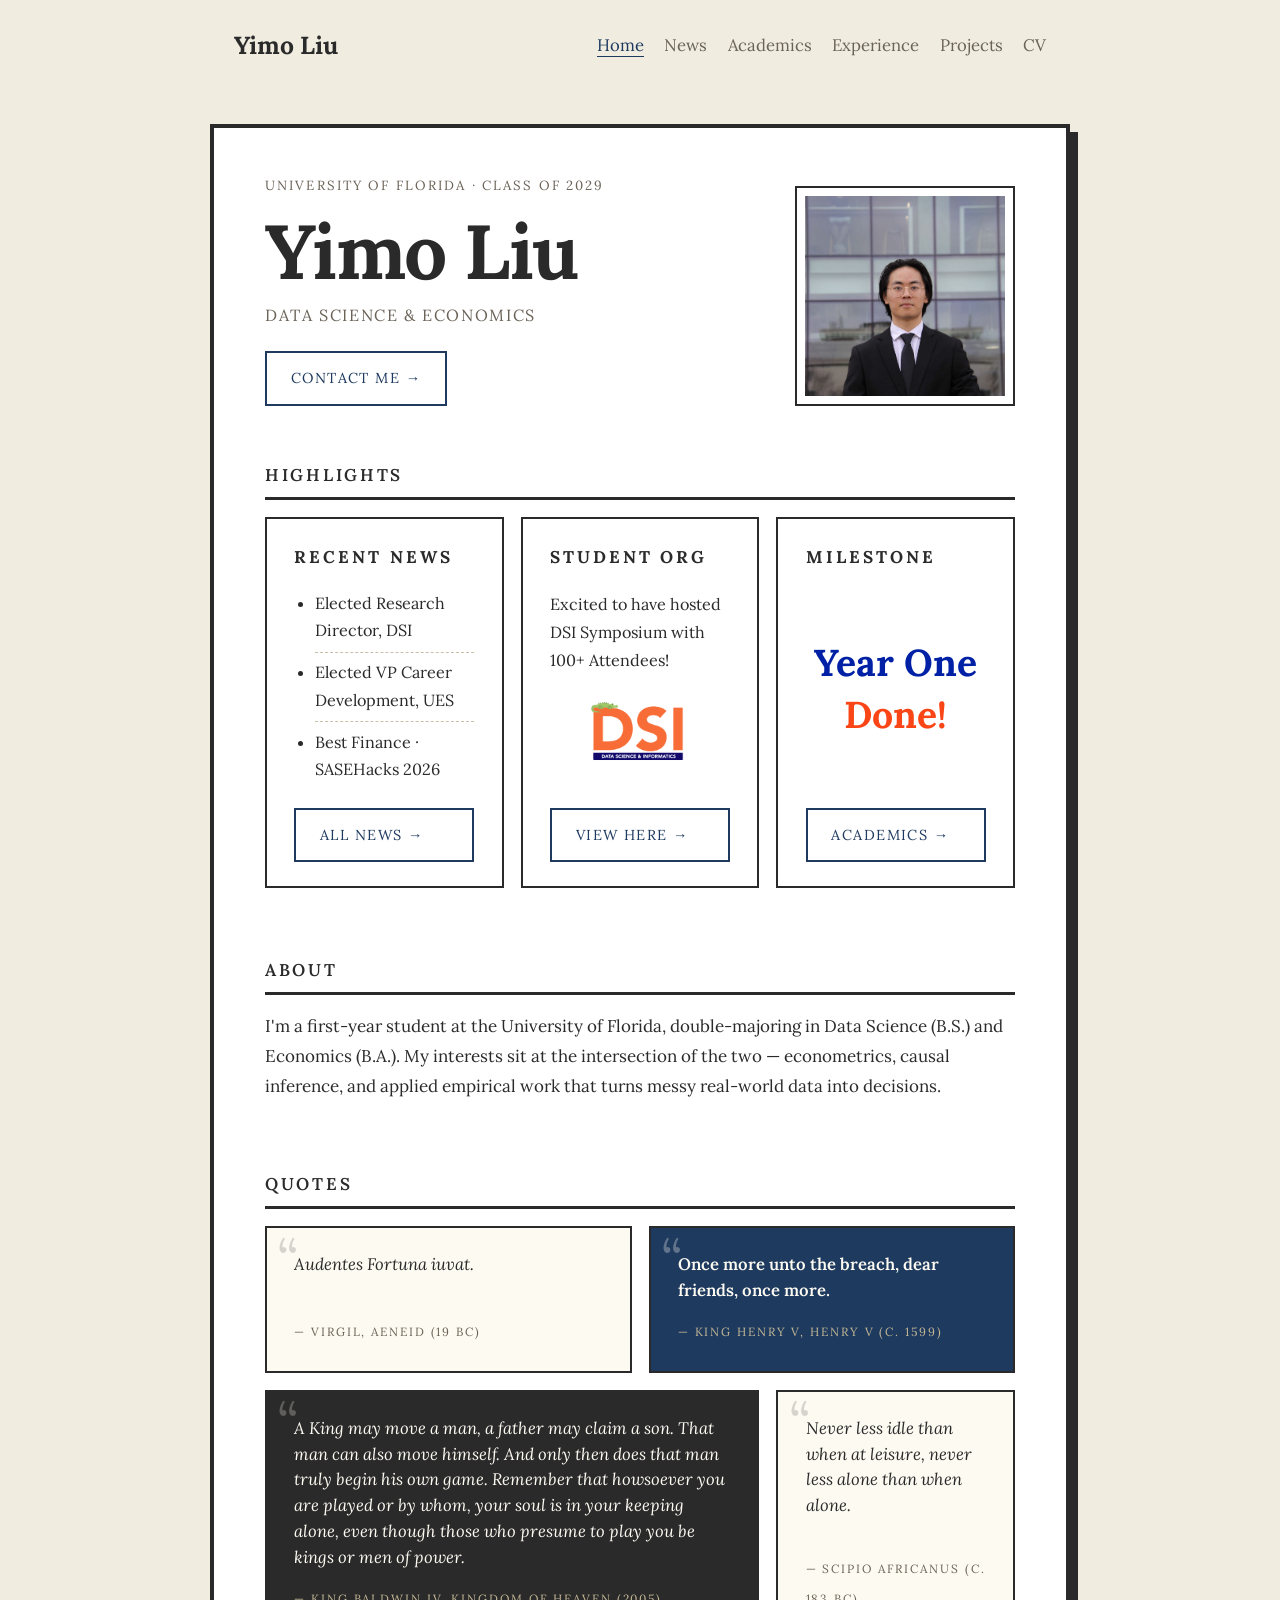
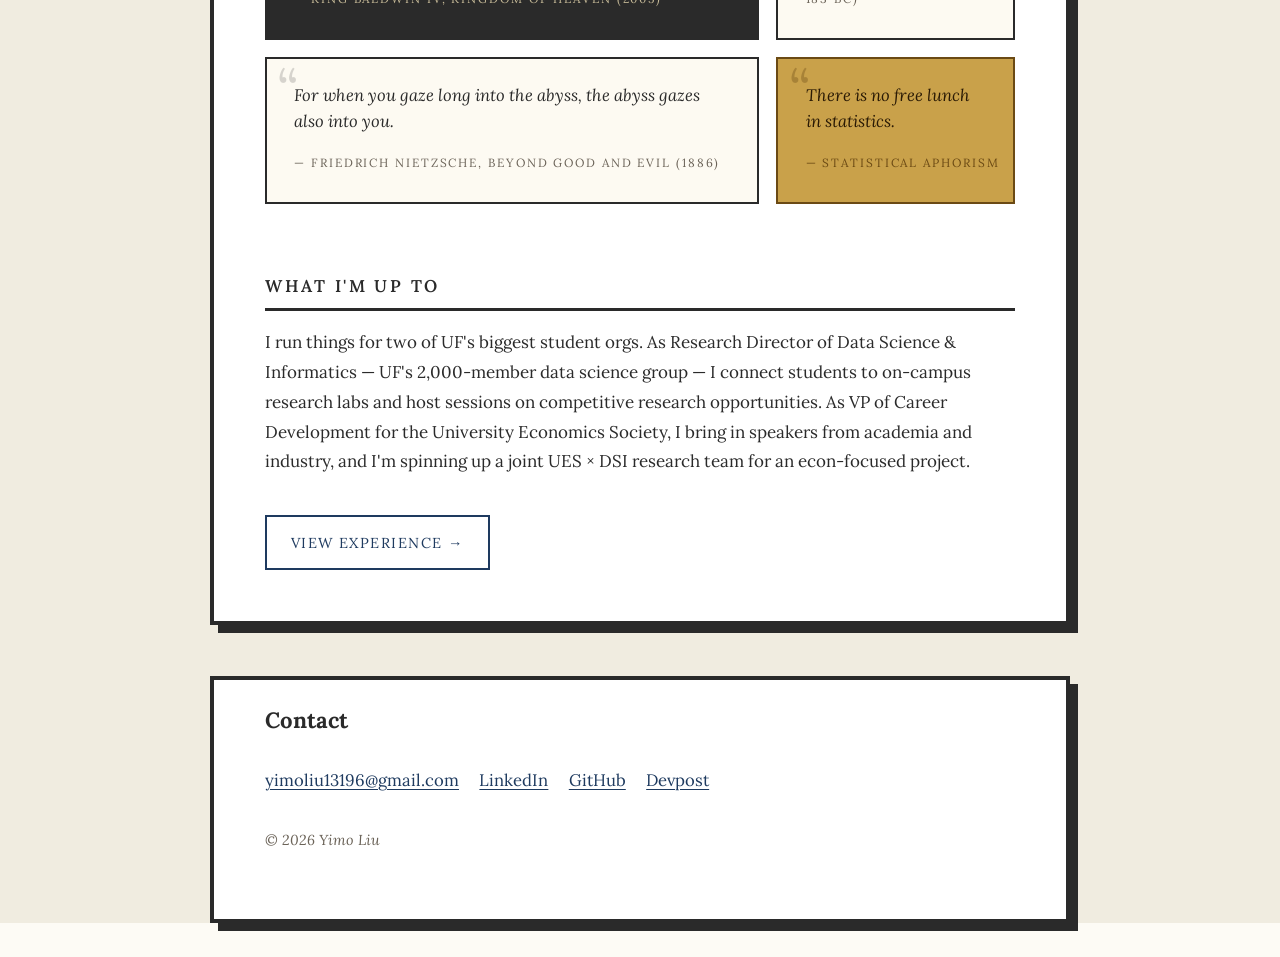
==== commit d24eec4d: "Refresh portfolio content from latest CV - Update the CV, projects, experience, and academics pages " ====
--- a/index.html
+++ b/index.html
@@ -287,7 +287,7 @@
         <p class="mag-eyebrow">University of Florida · Class of 2029</p>
         <h1>Yimo Liu</h1>
         <p class="mag-hero-meta">Data Science &amp; Economics</p>
-        <a href="mailto:yimoliu@ufl.edu" class="mag-cta">Contact me <span class="mag-cta-arrow">→</span></a>
+        <a href="mailto:yimoliu13196@gmail.com" class="mag-cta">Contact me <span class="mag-cta-arrow">→</span></a>
       </div>
       <div class="mag-hero-photo-wrap">
         <img src="assets/Headshot_Professional_Square.jpg" alt="Yimo Liu" class="mag-hero-photo"
@@ -389,7 +389,7 @@
   <footer class="contact">
     <h2>Contact</h2>
     <div class="links">
-      <a href="mailto:yimoliu@ufl.edu">yimoliu@ufl.edu</a>
+      <a href="mailto:yimoliu13196@gmail.com">yimoliu13196@gmail.com</a>
       <a href="https://www.linkedin.com/in/yimo-liu" target="_blank" rel="noopener">LinkedIn</a>
       <a href="https://github.com/Yimo-Liu-13196" target="_blank" rel="noopener">GitHub</a>
       <a href="https://devpost.com/yimoliu13196" target="_blank" rel="noopener">Devpost</a>
--- a/style.css
+++ b/style.css
@@ -256,8 +256,9 @@
 }
 
 nav.topnav .brand {
-  font-family: 'Caveat', cursive;
-  font-size: 1.6rem;
+  font-family: 'Lora', Georgia, serif;
+  font-size: 1.45rem;
+  font-weight: 700;
   line-height: var(--rhythm);
   color: var(--ink);
   text-decoration: none;
